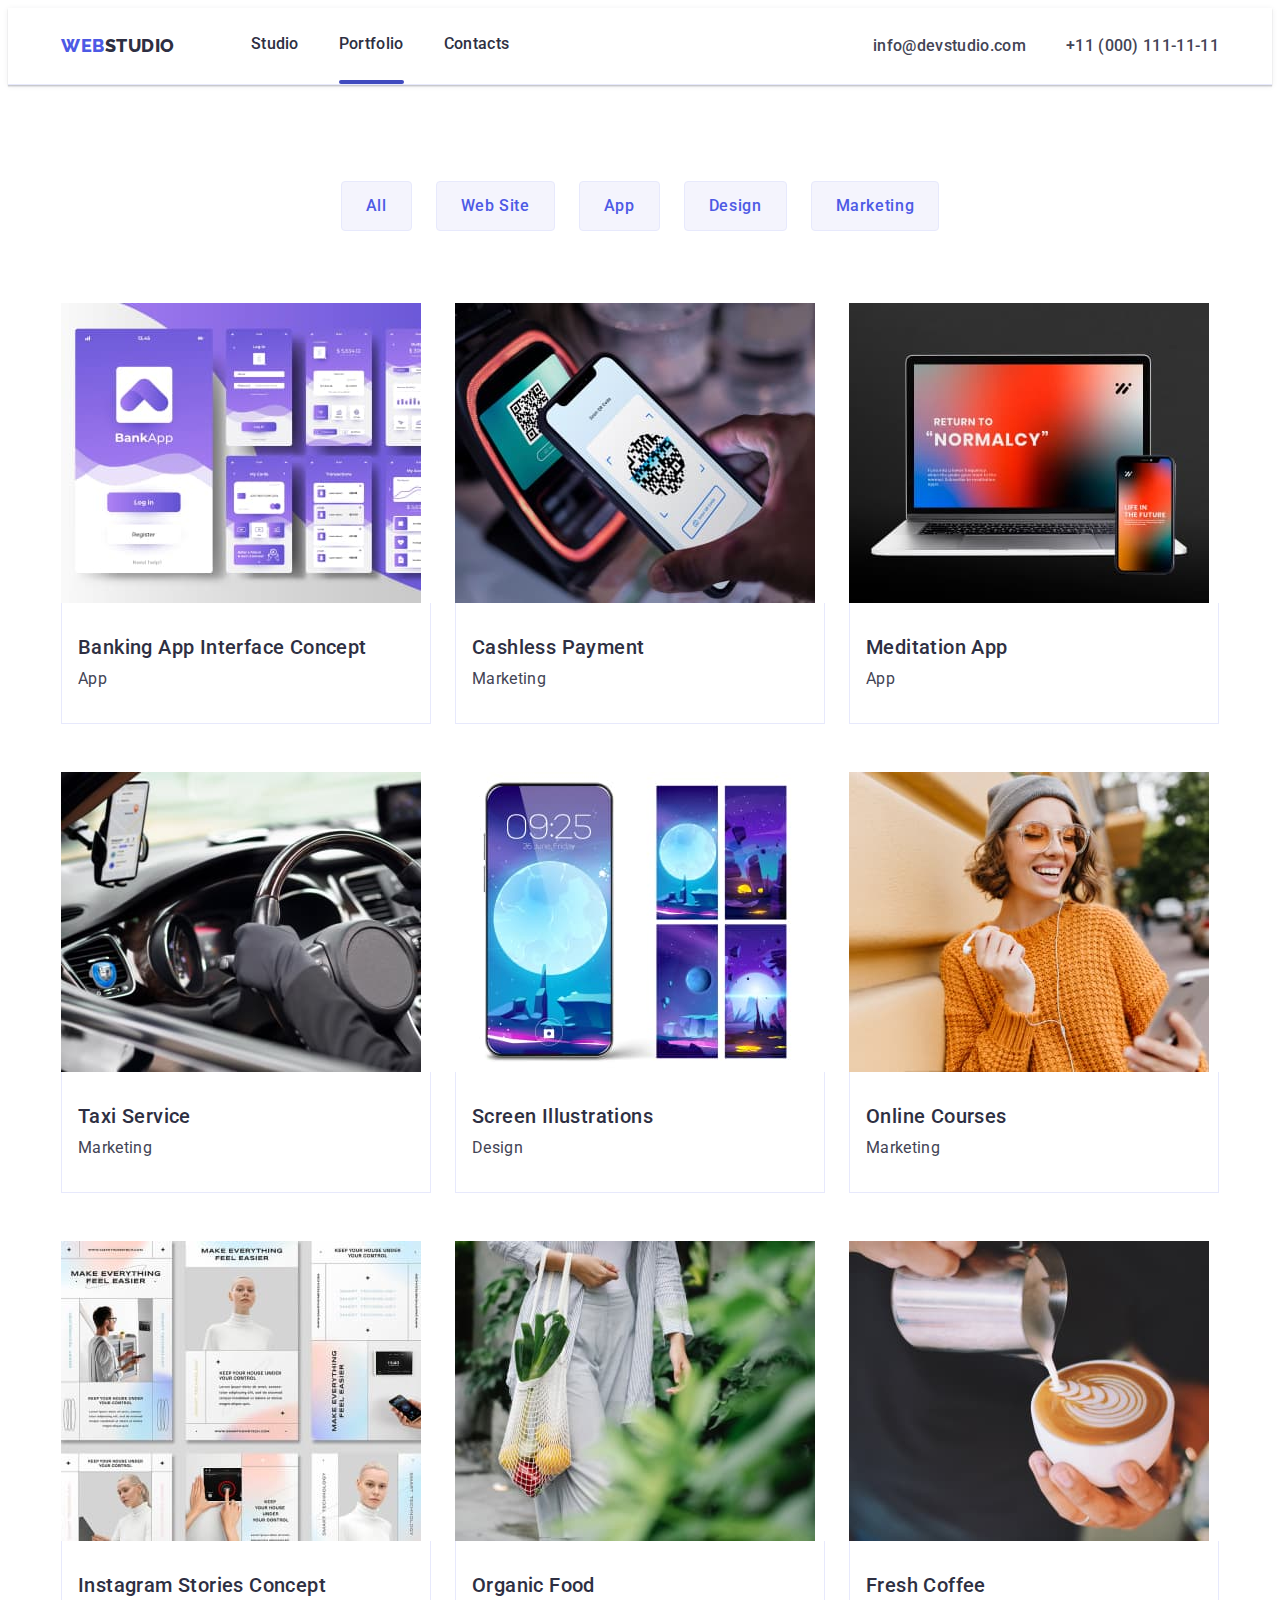
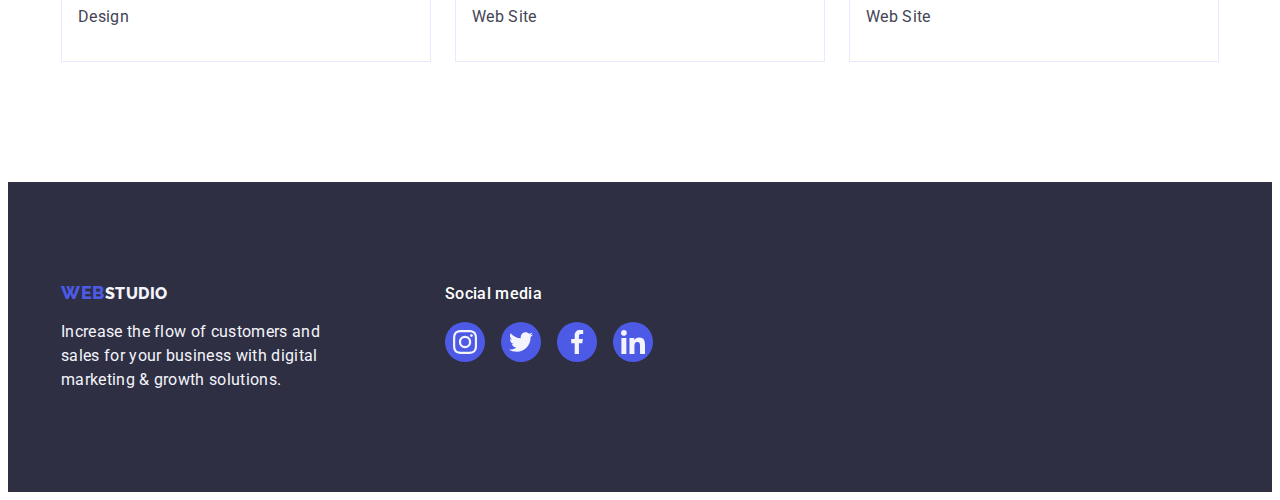
==== portfolio.html @ ea1ef07d "редагування футера" ====
<!DOCTYPE html>
<html lang="en">

<head>
  <meta charset="UTF-8">
  <meta name="viewport" content="width=device-width, initial-scale=1.0">
  <title>WebStudio</title>
  <link rel="preconnect" href="https://fonts.googleapis.com">
  <link rel="preconnect" href="https://fonts.gstatic.com" crossorigin>
  <link href="https://fonts.googleapis.com/css2?family=Raleway:wght@800&family=Roboto:wght@400;500;700;900&display=swap"
    rel="stylesheet">
  <link rel="stylesheet" href="https://cdnjs.cloudflare.com/ajax/libs/modern-normalize/2.0.0/modern-normalize.min.css"
    integrity="sha512-4xo8blKMVCiXpTaLzQSLSw3KFOVPWhm/TRtuPVc4WG6kUgjH6J03IBuG7JZPkcWMxJ5huwaBpOpnwYElP/m6wg=="
    crossorigin="anonymous" referrerpolicy="no-referrer" />
  <link rel="stylesheet" type="text/css" href="./css/styles.css">


</head>

<body>
  <header class="header">
    <!--Навігаційна панель-->
    <div class="header-div container">
      <nav class="nav link">
        <a href="./index.html" class="weblogo link">Web<span class="lstudio">Studio</span> </a>
        <ul class="header-ul list">

          <li class=""> <a href="./index.html" class="li-style link">Studio </a></li>
          <li class="portfolio"> <a href="./portfolio.html" class="li-style link"> Portfolio </a></li>
          <li class=""> <a href="" class="li-style link"> Contacts </a></li>

        </ul>
      </nav>
      <!--Контакти-->

      <address class="address">
        <ul class="address-ul list">
          <li class="color"><a href="mailto:info@devstudio.com" class="li-style  link color">info@devstudio.com</a></li>
          <li class="color"><a href="tel:+110001111111" class="li-style link color">+11 (000) 111-11-11</a></li>

        </ul>
      </address>
    </div>
  </header>
  <main>
    <!--Кнопки-->
    <section class=portfolio-section>
      <div class="portfolio-div container">
        <h1 class="visually-hidden">Lorem, ipsum dolor.</h1>
        <ul class="botton-ul list">
          <li><button type="button" class="all">All </button> </li>
          <li><button type="button" class="all">Web Site </button> </li>
          <li><button type="button" class="all">App </button> </li>
          <li><button type="button" class="all">Design </button> </li>
          <li><button type="button" class="all">Marketing </button> </li>

        </ul>



        <!--Проекти-->

        <ul class="projeckt-ul list">
          <li class="portfolio-list">
            <a class="link portfolio-link">
              <div class="img"><img src="./images/banking.jpg" alt="banking app" height=300 width=360 class="">
                <p class="text projekt-par-two">14 Stylish and User-Friendly App Design Concepts · Task Manager App ·
                  Calorie
                  Tracker App · Exotic
                  Fruit Ecommerce App · Cloud Storage App</p>
              </div>
              <div class="portfolio-img">
                <h2 class="projekt-title">Banking App Interface Concept</h2>
                <p class="projekt-par">App</p>
              </div>
            </a>

          </li>





          <li class="portfolio-list">
            <a class="link portfolio-link">
              <div class="img"><img src="./images/payment.jpg" alt="Payment app" height=300 width=360>
                <p class="text projekt-par-two">14 Stylish and User-Friendly App Design Concepts · Task Manager App ·
                  Calorie
                  Tracker App · Exotic
                  Fruit Ecommerce App · Cloud Storage App</p>
              </div>
              <div class="portfolio-img">
                <h2 class="projekt-title">Cashless Payment</h2>
                <p class="projekt-par">Marketing</p>
              </div>
            </a>

          </li>

          <li class="portfolio-list">
            <a class="link portfolio-link">
              <div class="img"><img src="./images/Meditation.jpg" alt="Meditation app" height=300 width=360>
                <p class="text projekt-par-two">14 Stylish and User-Friendly App Design Concepts · Task Manager App ·
                  Calorie
                  Tracker App · Exotic
                  Fruit Ecommerce App · Cloud Storage App</p>
              </div>
              <div class="portfolio-img">
                <h2 class="projekt-title">Meditation App</h2>
                <p class="projekt-par">App</p>
              </div>
            </a>
          </li>




          <li class="portfolio-list">
            <a class="link portfolio-link">
              <div class="img"><img src="./images/taxi.jpg" alt="taxi" height=300 width=360>
                <p class="text projekt-par-two">14 Stylish and User-Friendly App Design Concepts · Task Manager App ·
                  Calorie
                  Tracker App · Exotic
                  Fruit Ecommerce App · Cloud Storage App</p>
              </div>
              <div class="portfolio-img">
                <h2 class="projekt-title">Taxi Service</h2>
                <p class="projekt-par">Marketing</p>
              </div>
            </a>
          </li>

          <li class="portfolio-list">
            <a class="link portfolio-link">
              <div class="img"><img src="./images/screen.jpg" alt="screen" height=300 width=360>
                <p class="text projekt-par-two">14 Stylish and User-Friendly App Design Concepts · Task Manager App ·
                  Calorie
                  Tracker App · Exotic
                  Fruit Ecommerce App · Cloud Storage App</p>
              </div>
              <div class="portfolio-img">
                <h2 class="projekt-title">Screen Illustrations</h2>
                <p class="projekt-par"> Design</p>
              </div>
            </a>
          </li>

          <li class="portfolio-list">
            <a class="link portfolio-link">
              <div class="img"><img src="./images/online.jpg" alt="Online Courses" height=300 width=360>
                <p class="text projekt-par-two">14 Stylish and User-Friendly App Design Concepts · Task Manager App ·
                  Calorie
                  Tracker App · Exotic
                  Fruit Ecommerce App · Cloud Storage App</p>
              </div>
              <div class="portfolio-img">
                <h2 class="projekt-title">Online Courses</h2>
                <p class="projekt-par">Marketing</p>
              </div>
            </a>
          </li>







          <li class="portfolio-list">
            <a class="link portfolio-link">
              <div class="img"><img src="./images/instagram.jpg" alt="Instagram Stories Concept" height=300 width=360>
                <p class="text projekt-par-two">14 Stylish and User-Friendly App Design Concepts · Task Manager App ·
                  Calorie
                  Tracker App · Exotic
                  Fruit Ecommerce App · Cloud Storage App</p>
              </div>
              <div class="portfolio-img">
                <h2 class="projekt-title">Instagram Stories Concept</h2>
                <p class="projekt-par">Design</p>
              </div>
            </a>
          </li>

          <li class="portfolio-list">
            <a class="link portfolio-link">
              <div class="img"><img src="./images/organic.jpg" alt="Organic Food" height=300 width=360>
                <p class="text projekt-par-two">14 Stylish and User-Friendly App Design Concepts · Task Manager App ·
                  Calorie
                  Tracker App · Exotic
                  Fruit Ecommerce App · Cloud Storage App</p>
              </div>
              <div class="portfolio-img">
                <h2 class="projekt-title">Organic Food</h2>
                <p class="projekt-par">Web Site</p>
              </div>
            </a>

          </li>

          <li class="portfolio-list">
            <a class="link portfolio-link">
              <div class="img"><img src="./images/coffe.jpg" alt="coffe" height=300 width=360>
                <p class="text projekt-par-two">14 Stylish and User-Friendly App Design Concepts · Task Manager App ·
                  Calorie
                  Tracker App · Exotic
                  Fruit Ecommerce App · Cloud Storage App</p>
              </div>
              <div class="portfolio-img">
                <h2 class="projekt-title">Fresh Coffee</h2>
                <p class="projekt-par">Web Site</p>
              </div>
            </a>
          </li>

        </ul>
      </div>


    </section>
  </main>
  <!--Футер-->
  <footer class="footer">
    <div class="container footer-container">

      <div class="footer-div">
        <a href="./index.html" class="weblogo-f link">Web<span class="lstudio-footer">Studio</span> </a>
        <p class="footer-p">Increase the flow of customers and sales for your business with digital marketing & growth
          solutions.</p>
      </div>
      <div class="madia-div">
        <p class="media">Social media</p>
        <ul class="icon-f-ul">
          <li class="list icon-f-li"><a href="" class="link icon-social"><svg class="icon-footer" width="24" height="24"
                height="16">
                <use href="./images/icons.svg#icon-instagram"></use>


              </svg></a></li>
          <li class="list"><a href="" class="link icon-social"><svg class="icon-footer" width="24" height="24">
                <use href="./images/icons.svg#icon-twitter"></use>


              </svg></a></li>
          <li class="list"> <a href="" class="link icon-social"><svg class="icon-footer" width="24" height="24">
                <use href="./images/icons.svg#icon-facebook"></use>


              </svg></a></li>
          <li class="list"> <a href="" class="link icon-social"><svg class="icon-footer" width="24" height="24">
                <use href="./images/icons.svg#icon-linkedin"></use>


              </svg></a></li>
        </ul>
      </div>

    </div>



  </footer>
  <script src="./modal.js"></script>
</body>

</html>
---- css/styles.css ----
:root {
  --active-color: #404bbf;
  --hover-color: #404bbf;
  --p-font-size: 16px;
  --h2-font-size: 36px;
  --color-fon: #2e2f42;
  --p-color: #434455;
  --footer-p-color: #f4f4fd;
  --button-color: #4d5ae5;
  --background-color-body: #ffffff;
  --link-color: #8e8f99;
}
h1,
h2,
h3,
h4,
h5,
h6,
p {
  margin: 0;
  padding: 0;
}
img {
  display: block;
}
body {
  font-family: "Roboto", sans-serif;
  color: #434455;
  background-color: #ffffff;
}
.container {
  max-width: 1158px;
  width: 100%;
  margin: 0 auto;

  padding: 0 15px;
}

.lstudio {
  color: var(--color-fon);
  font-size: 18px;
}
.lstudio-footer {
  color: #f4f4fd;
  font-size: 16px;
}
.weblogo-f {
  color: var(--button-color);
  font-size: 18px;
  font-family: "Raleway", sans-serif;
  font-weight: 800;
  line-height: 1.17;
  letter-spacing: 0.03em;
  text-transform: uppercase;
  text-decoration: none;

  margin: 0;
}
.weblogo {
  color: var(--button-color);
  font-size: 18px;
  font-weight: 800;
  line-height: 1.17;
  letter-spacing: 0.03em;
  text-transform: uppercase;
  text-decoration: none;
  margin-right: 76px;
  font-family: "Raleway", sans-serif;
  padding: 24px 0;
}
/*-------------------------HEADER------------------------*/
.header {
  box-shadow: 0px 2px 1px rgba(46, 47, 66, 0.08),
    0px 1px 1px rgba(46, 47, 66, 0.16), 0px 1px 6px rgba(46, 47, 66, 0.08);
  border-bottom: 1px solid #e7e9fc;
}

.header-div {
  display: flex;
  align-items: center;
}

.nav a {
  padding: 24px 0 24px;
  display: block;
}
.nav {
  display: flex;
  flex-grow: 1;
  align-items: center;
}

.header-ul {
  display: flex;
  gap: 40px;
}
.address-ul {
  display: flex;
  align-items: center;
  gap: 40px;
}
.contakts::after {
  content: "";
  width: 100%;
  border-radius: 2px;
  display: block;
  height: 4px;
  background-color: #404bbf;
}
.portfolio::after {
  content: "";
  width: 100%;
  border-radius: 2px;
  display: block;
  height: 4px;
  background-color: #404bbf;
}
.studio::after {
  bottom: -1px;
  content: "";
  border-radius: 2px;
  display: block;
  height: 4px;

  background-color: #404bbf;
}
.portfolio-a {
}
.studio-a {
  position: relative;
  color: #404bbf;
}
.contacts-a {
}

.link {
  text-decoration: none;
}
.li-style:hover,
.li-style:focus {
  transition-timing-function: cubic-bezier(0.4, 0, 0.2, 1);
  transition-duration: 250ms;
  color: #404bbf;
}

.list {
  margin: 0;
  padding: 0;
  list-style: none;
}
.li-style {
  font-weight: 500;
  font-size: 16px;
  line-height: 1.5;
  letter-spacing: 0.02em;
  color: var(--color-fon);
}
/*------------------section-one--------------------------*/

.section-one {
  padding-top: 188px;
  padding-bottom: 188px;
  background-color: var(--color-fon);
  background-image: linear-gradient(
      rgba(46, 47, 66, 0.7),
      rgba(46, 47, 66, 0.7)
    ),
    url(../images/hero-bg.jpg);
  max-width: 1440px;
  background-repeat: no-repeat;
  background-position: center;
  background-size: cover;
  margin: 0 auto;
}

.section-h {
  max-width: 496px;
  flex-direction: column;
  flex-shrink: 0;
  color: var(--white, #fff);

  margin: 0 auto;
}

.section-h {
  font-size: 56px;
  line-height: 1.07;
  text-align: center;
  letter-spacing: 0.02em;
}
.botton-one {
  transition: background-color 250ms cubic-bezier(0.4, 0, 0.2, 1);
  display: block;
  min-width: 169px;
  padding: 16px 32px;
  align-items: center;
  gap: 10px;
  border-radius: 4px;
  box-shadow: 0px 4px 4px 0px rgba(0, 0, 0, 0.15);
  background-color: #4d5ae5;
  font-family: "Roboto", sans-serif;
  font-weight: 500;
  font-size: 16px;
  line-height: 1.5;
  letter-spacing: 0.04em;
  color: #ffffff;
  cursor: pointer;
  margin: 0 auto;
  margin-top: 48px;
  height: 56px;
  border: none;
}
.botton-one:focus {
  transition-timing-function: cubic-bezier(0.4, 0, 0.2, 1);
  transition-duration: 250ms;
  background-color: #404bbf;
}
.botton-one:hover {
  transition-timing-function: cubic-bezier(0.4, 0, 0.2, 1);
  transition-duration: 250ms;
  background-color: #404bbf;
}
.title,
.projekt-title,
.team-title,
.strategy-title {
  font-weight: 500;
  font-size: 20px;
  line-height: 1.2;
  letter-spacing: 0.02em;
  color: var(--color-fon);
}
.par,
.team-par,
.index-par,
.projekt-par {
  font-weight: 400;
  font-size: 16px;

  line-height: 1.5;
  letter-spacing: 0.02em;
  color: var(--p-color);
}
.title-two {
  font-size: 36px;
  line-height: 1.11;
  text-align: center;
  letter-spacing: 0.02em;
  text-transform: capitalize;
  color: var(--color-fon);
}
.address {
  font-style: normal;
}
.our-team {
  background-color: #f4f4fd;
}

.footer {
  background-color: var(--color-fon);
}
.footer-p {
  line-height: 1.5;
  color: var(--footer-p-color);
  letter-spacing: 0.02em;
}

.all {
  transition-timing-function: cubic-bezier(0.4, 0, 0.2, 1);
  transition-duration: 250ms;
  font-family: "Roboto", sans-serif;
  font-weight: 500;
  font-size: 16px;
  line-height: 1.5;
  letter-spacing: 0.04em;
  color: var(--button-color);
  background-color: var(--footer-p-color);
  cursor: pointer;
  border-radius: 4px;
  padding: 12px 24px;
  border: 1px solid #e7e9fc;
  background: #f4f4fd;
}
.all:hover {
  transition-timing-function: cubic-bezier(0.4, 0, 0.2, 1);
  transition-duration: 250ms;
  color: #ffffff;
  background-color: #404bbf;
  border: 1px solid transparent;
}
.all:focus {
  transition-timing-function: cubic-bezier(0.4, 0, 0.2, 1);
  transition-duration: 250ms;
  color: #ffffff;
  background-color: #404bbf;
  border: 1px solid transparent;
}
.index-list {
  background-color: #ffffff;
}
.portfolio-list {
  color: var(--color-fon);
}
.color {
  color: var(--p-color);
}
/*-------------------------section-two----------------------------*/
.strategy {
  padding-top: 120px;
  padding-bottom: 120px;
}
.strategy-div {
  margin: 0 auto;
  display: flex;
}
.visually-hidden {
  position: absolute;
  width: 1px;
  height: 1px;
  margin: -1px;
  border: 0;
  padding: 0;
  white-space: nowrap;
  clip-path: inset(100%);
  clip: rect(0 0 0 0);
  overflow: hidden;
}
.strategy-ul {
  gap: 24px;
  padding: 0;
  display: flex;
}
.strategy-ul h3 {
  margin-bottom: 8px;
}
.strategy-title {
  margin-top: 8px;
}
.strategy-ul p {
  width: 264px;
}

.icon-strategy {
  margin-bottom: 8px;
  justify-content: center;
  align-items: center;
  display: flex;

  width: 264px;
  height: 112px;
  flex-shrink: 0;
  border-radius: 4px;
  background: #f4f4fd;
}
.strategy-li {
  width: calc((100% - 72px) / 4);
}
/*------------------------section-photo----------------------*/
.section-photo-div {
  margin: 0 auto;
}
.title-two {
  margin-bottom: 72px;
}
.section-photo {
  padding-bottom: 120px;
}

.section-photo-li {
  width: calc((100% - 48px) / 3);
}
.section-photo-ul {
  padding: 0;
  display: flex;

  gap: 24px;
}
/*------------------------our-team----------------------*/
.our-team {
  padding: 120px 0;
}

.our-team-ul {
  padding: 0;
  display: flex;

  gap: 24px;
}
.team-div {
  padding: 32px 0;
}
.index-list {
  width: calc((100% - 72px) / 4);
  border-radius: 0px 0px 4px 4px;
  background: var(--background-color-body);
  box-shadow: 0px 2px 1px 0px rgba(46, 47, 66, 0.08),
    0px 1px 1px 0px rgba(46, 47, 66, 0.16),
    0px 1px 6px 0px rgba(46, 47, 66, 0.08);
}
.team-title {
  text-align: center;
  margin-bottom: 8px;
}
.team-par {
  padding-bottom: 8px;
  text-align: center;
}

.icon-social-team {
  display: flex;
  width: 40px;
  height: 40px;
  background-color: #4d5ae5;
  border-radius: 50%;
  justify-content: center;
  align-items: center;
}
.icon-team {
  fill: currentColor;
  fill: #f4f4fd;
}

.icon-social-team:is(:hover, :focus) {
  transition-timing-function: cubic-bezier(0.4, 0, 0.2, 1);
  transition-duration: 250ms;
  background-color: #404bbf;
}
.icon-ul {
  padding-left: 0;

  gap: 24px;
  display: flex;
  justify-content: center;
  align-items: center;
}
.section-five {
  padding: 120px 0 120px;
}
.customers {
  margin-bottom: 72px;
}
.company-li {
  width: calc((100% - 120px) / 6);
  border-radius: 4px;
  height: 88px;
}
.company-a {
  width: calc((100% - 120px) / 6);
  border: 1px solid #8e8f99;
  height: 88px;
  width: 100%;
  height: 100%;
  border-radius: 4px;
  display: flex;
  align-items: center;
  justify-content: center;
  color: var(--link-color);
}
.company-a:is(:hover, :focus) {
  border-color: var(--hover-color);
  transition-timing-function: cubic-bezier(0.4, 0, 0.2, 1);
  transition-duration: 250ms;
  fill: var(--hover-color);
}
.icon-company:is(:hover, :focus) {
  transition-timing-function: cubic-bezier(0.4, 0, 0.2, 1);
  transition-duration: 250ms;
  fill: var(--hover-color);
}
.company-li a:is(:hover, :focus) .icon-company {
  fill: #404bbf;
  transition-timing-function: cubic-bezier(0.4, 0, 0.2, 1);
  transition-duration: 250ms;
}
.icon-company {
  fill: #8e8f99;
  width: 104px;
  height: 56px;
}
.company-ul {
  padding-bottom: 120px;
  gap: 24px;
  display: flex;
  justify-content: center;
  align-items: center;
}
.footer {
  padding: 100px 0;
}

.footer-container {
  display: flex;
  align-items: baseline;
  justify-content: start;
}
.icon-social {
  display: flex;
  width: 40px;
  height: 40px;
  background-color: #4d5ae5;
  border-radius: 50%;
  justify-content: center;
  align-items: center;
}

.media {
  margin-bottom: 16px;
  color: #fff;

  font-family: Roboto;
  font-size: 16px;
  font-style: normal;
  font-weight: 500;
  line-height: 24px;
  letter-spacing: 0.32px;
}
.footer-div {
  margin-right: 120px;
}
.footer-div a {
  display: inline-block;
  margin-bottom: 16px;
}

.footer-p {
  flex-basis: 20%;
  flex-shrink: 0;
  width: 264px;
  flex-direction: column;
}
.icon-footer {
  fill: var(--footer-p-color);
}
.icon-f-ul {
  padding: 0;
  display: flex;
  gap: 16px;
}
.icon-social:is(:hover, :focus) {
  transition-timing-function: cubic-bezier(0.4, 0, 0.2, 1);
  transition-duration: 250ms;
  background-color: #31d0aa;
}
.customers {
  margin-bottom: 72px;
  font-size: 36px;
  line-height: 1.11;
  text-align: center;
  letter-spacing: 0.02em;
  text-transform: capitalize;
  color: var(--color-fon);
  padding-top: 120px;
}
/*-----------PORTFOLIO------------*/

.botton-ul {
  margin-top: 0;
  padding-left: 0;
  display: flex;
  align-items: center;
  gap: 24px;
  justify-content: center;
  margin-bottom: 72px;
}
.portfolio-section {
  padding: 96px 0 120px 0;
}

.portfolio-list {
  width: calc((100% - 48px) / 3);
}

.projeckt-ul {
  column-gap: 24px;
  row-gap: 48px;
  display: flex;
  flex-wrap: wrap;
  padding-left: 0;
}

.portfolio-img {
  border: 1px solid #e7e9fc;
  background: #fff;
  padding: 32px 16px;
  border-top: none;
}

.projekt-title {
  margin-bottom: 8px;
}

.projekt-par-two {
  color: #f4f4fd;
  top: 0;
  background-color: #4d5ae5;
  position: absolute;
  transform: translateY(100%);
  height: 100%;
  padding-left: 40px;
  padding-top: 32px;
  transition: transform 250ms ease-out;
}
.img {
  position: relative;
  overflow: hidden;
}
.portfolio-link:hover .projekt-par-two {
  transform: translateY(0);
}

.portfolio-link:hover .portfolio-img {
  transition-timing-function: cubic-bezier(0.4, 0, 0.2, 1);
  transition-duration: 250ms;
  box-shadow: 0px 2px 1px 0px rgba(46, 47, 66, 0.08),
    0px 1px 1px 0px rgba(46, 47, 66, 0.16),
    0px 1px 6px 0px rgba(46, 47, 66, 0.08);
}
.backdrop {
  /* display: flex; align-items: center; justify-content: center; */
  position: fixed;
  background-color: rgba(46, 47, 66, 0.4);
  width: 100%;
  height: 100%;
  top: 0;
  transition: 300ms scale 0;
}
.modal {
  position: absolute;
  left: 50%;
  top: 50%;
  transform: translate(-50%, -50%);
  transition: transform 400ms linear;
  width: 408px;
  min-height: 584px;
  border-radius: 4px;
  background-color: #fcfcfc;
  box-shadow: 0px 2px 1px 0px rgba(0, 0, 0, 0.2),
    0px 1px 3px 0px rgba(0, 0, 0, 0.12), 0px 1px 1px 0px rgba(0, 0, 0, 0.14);
}
.close {
  width: 24px;
  height: 24px;
  background-color: #e7e9fc;
  stroke-width: 1px;
  border-radius: 50%;
  border: rgba(0, 0, 0, 0.1);
  position: absolute;
  top: 24px;
  right: 24px;
}
.icon {
  fill: #2e2f42;
}
.is-hidden {
  opacity: 0;
  visibility: hidden;
  pointer-events: none;
}
.backdrop.is-hidden .modal {
  transform: translatex(50%);
}
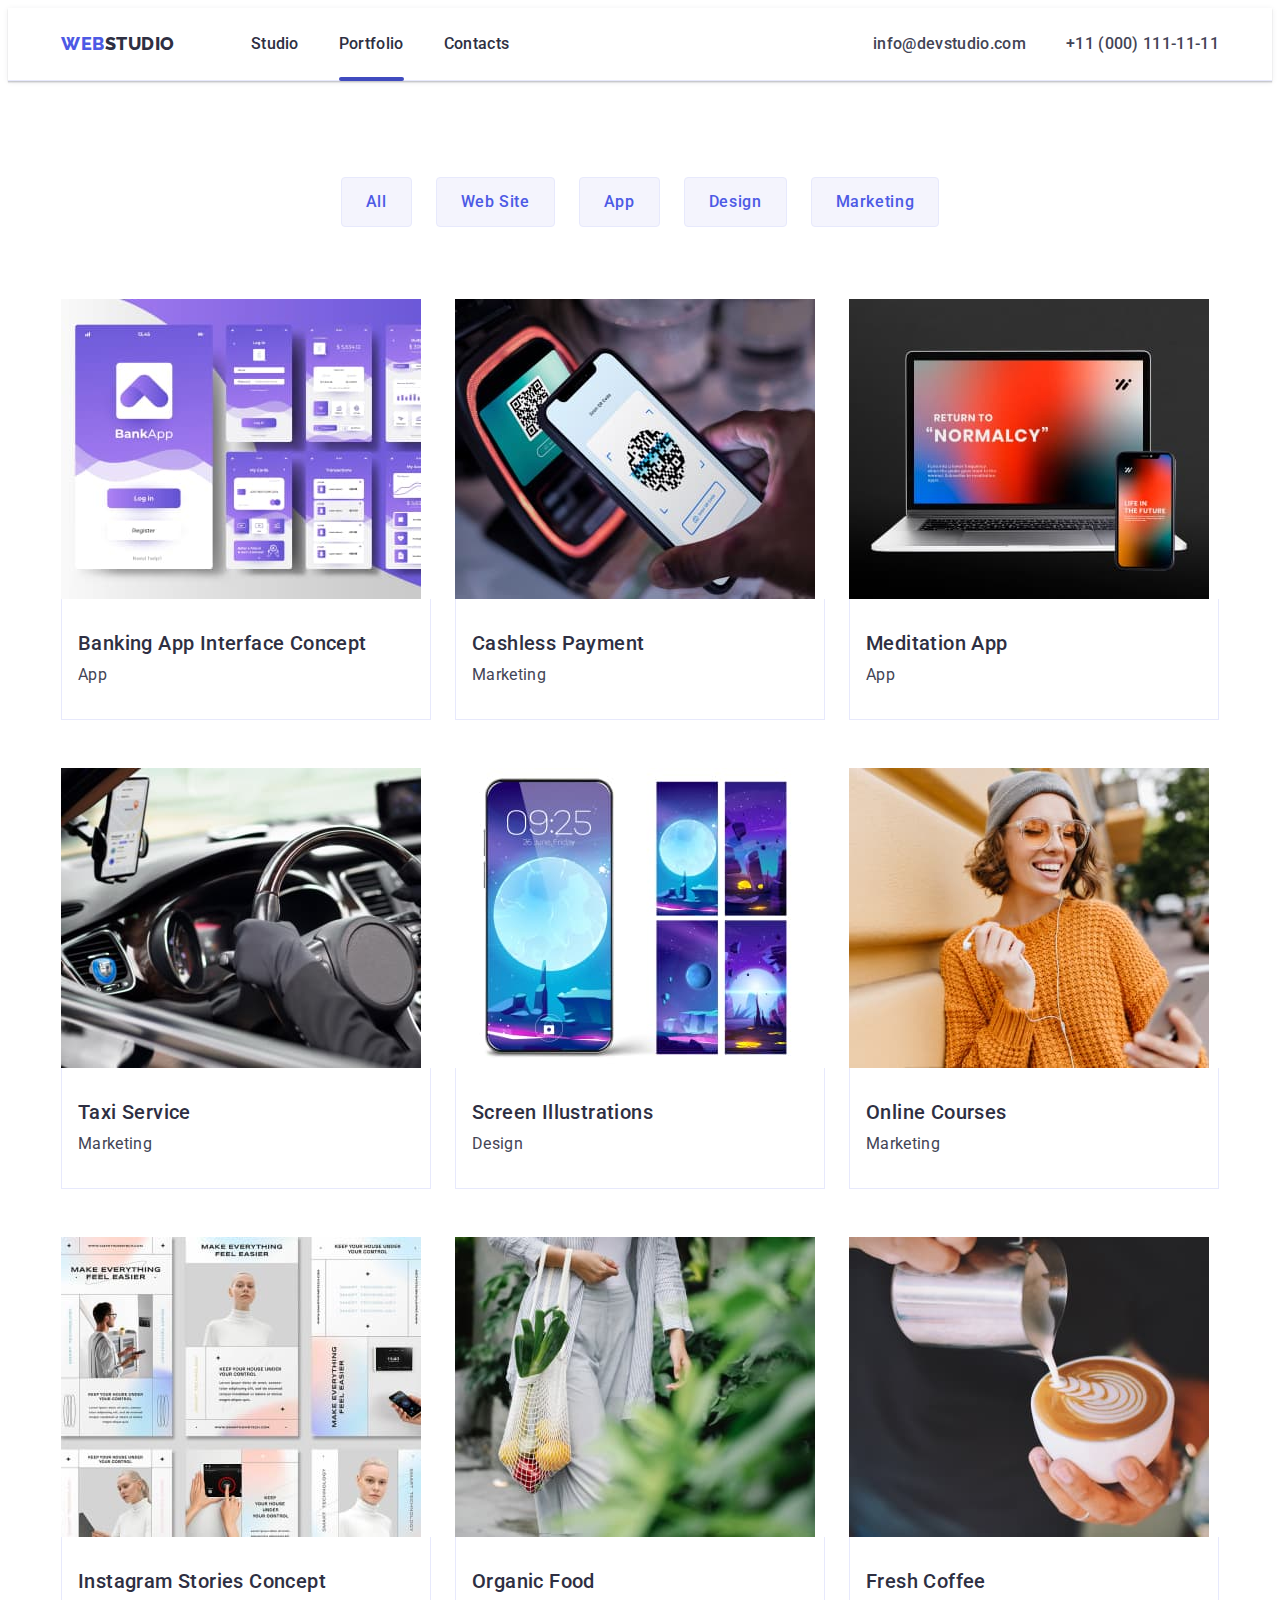
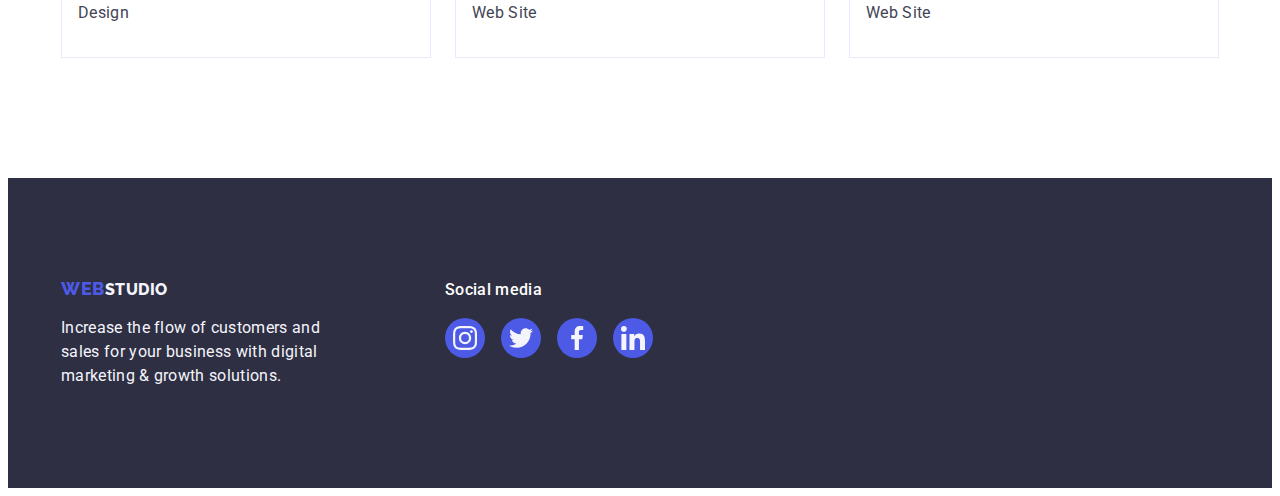
==== commit 3228c90c: "Редагування футера" ====
--- a/portfolio.html
+++ b/portfolio.html
@@ -25,9 +25,9 @@
         <a href="./index.html" class="weblogo link">Web<span class="lstudio">Studio</span> </a>
         <ul class="header-ul list">
 
-          <li class=""> <a href="./index.html" class="li-style link">Studio </a></li>
-          <li class="portfolio"> <a href="./portfolio.html" class="li-style link"> Portfolio </a></li>
-          <li class=""> <a href="" class="li-style link"> Contacts </a></li>
+          <li class="menu-li"> <a href="./index.html" class="li-style link">Studio </a></li>
+          <li class="menu-li"> <a href="./portfolio.html" class="li-style portfolio-a link"> Portfolio </a></li>
+          <li class="menu-li"> <a href="" class="li-style link"> Contacts </a></li>
 
         </ul>
       </nav>
@@ -48,11 +48,11 @@
       <div class="portfolio-div container">
         <h1 class="visually-hidden">Lorem, ipsum dolor.</h1>
         <ul class="botton-ul list">
-          <li><button type="button" class="all">All </button> </li>
-          <li><button type="button" class="all">Web Site </button> </li>
-          <li><button type="button" class="all">App </button> </li>
-          <li><button type="button" class="all">Design </button> </li>
-          <li><button type="button" class="all">Marketing </button> </li>
+          <li class="buttom-p"><button type="button" class="all">All </button> </li>
+          <li class="buttom-p"><button type="button" class="all">Web Site </button> </li>
+          <li class="buttom-p"><button type="button" class="all">App </button> </li>
+          <li class="buttom-p"><button type="button" class="all">Design </button> </li>
+          <li class="buttom-p"><button type="button" class="all">Marketing </button> </li>
 
         </ul>
 
@@ -230,8 +230,8 @@
       <div class="madia-div">
         <p class="media">Social media</p>
         <ul class="icon-f-ul">
-          <li class="list icon-f-li"><a href="" class="link icon-social"><svg class="icon-footer" width="24" height="24"
-                height="16">
+          <li class="list icon-f-li"><a href="" class="link icon-social"><svg class="icon-footer" width="24"
+                height="24">
                 <use href="./images/icons.svg#icon-instagram"></use>
 
 
--- a/css/styles.css
+++ b/css/styles.css
@@ -99,7 +99,8 @@
   align-items: center;
   gap: 40px;
 }
-.contakts::after {
+.contakts-a::after {
+  position: absolute;
   content: "";
   width: 100%;
   border-radius: 2px;
@@ -107,30 +108,39 @@
   height: 4px;
   background-color: #404bbf;
 }
-.portfolio::after {
-  content: "";
-  width: 100%;
-  border-radius: 2px;
-  display: block;
-  height: 4px;
-  background-color: #404bbf;
-}
-.studio::after {
+.portfolio-a::after {
+  position: absolute;
   bottom: -1px;
   content: "";
   border-radius: 2px;
   display: block;
   height: 4px;
-
+  width: 100%;
+  background-color: #404bbf;
+}
+.studio-a::after {
+  position: absolute;
+  bottom: -1px;
+  content: "";
+  border-radius: 2px;
+  display: block;
+  height: 4px;
+  width: 100%;
   background-color: #404bbf;
 }
 .portfolio-a {
+  color: #404bbf;
+
+  position: relative;
+}
+.menu-li {
+}
+.contakts-a {
+  position: relative;
 }
 .studio-a {
   position: relative;
   color: #404bbf;
-}
-.contacts-a {
 }
 
 .link {
@@ -149,6 +159,7 @@
   list-style: none;
 }
 .li-style {
+  transition: color 250ms cubic-bezier(0.4, 0, 0.2, 1);
   font-weight: 500;
   font-size: 16px;
   line-height: 1.5;
@@ -282,6 +293,8 @@
   background: #f4f4fd;
 }
 .all:hover {
+  box-shadow: 0px 3px 1px rgba(0, 0, 0, 0.1), 0px 2px 1px rgba(0, 0, 0, 0.08),
+    0px 2px 2px rgba(0, 0, 0, 0.12);
   transition-timing-function: cubic-bezier(0.4, 0, 0.2, 1);
   transition-duration: 250ms;
   color: #ffffff;
@@ -289,6 +302,8 @@
   border: 1px solid transparent;
 }
 .all:focus {
+  box-shadow: 0px 3px 1px rgba(0, 0, 0, 0.1), 0px 2px 1px rgba(0, 0, 0, 0.08),
+    0px 2px 2px rgba(0, 0, 0, 0.12);
   transition-timing-function: cubic-bezier(0.4, 0, 0.2, 1);
   transition-duration: 250ms;
   color: #ffffff;
@@ -407,6 +422,7 @@
 }
 
 .icon-social-team {
+  transition: background-color 250ms cubic-bezier(0.4, 0, 0.2, 1);
   display: flex;
   width: 40px;
   height: 40px;
@@ -445,9 +461,10 @@
   height: 88px;
 }
 .company-a {
-  width: calc((100% - 120px) / 6);
+  transition: border-color 250ms cubic-bezier(0.4, 0, 0.2, 1),
+    color 250ms cubic-bezier(0.4, 0, 0.2, 1);
   border: 1px solid #8e8f99;
-  height: 88px;
+
   width: 100%;
   height: 100%;
   border-radius: 4px;
@@ -457,25 +474,20 @@
   color: var(--link-color);
 }
 .company-a:is(:hover, :focus) {
+  color: #404bbf;
   border-color: var(--hover-color);
   transition-timing-function: cubic-bezier(0.4, 0, 0.2, 1);
   transition-duration: 250ms;
+}
+.icon-company:is(:hover, :focus) {
+  color: #404bbf;
+  transition-timing-function: cubic-bezier(0.4, 0, 0.2, 1);
+  transition-duration: 250ms;
   fill: var(--hover-color);
 }
-.icon-company:is(:hover, :focus) {
-  transition-timing-function: cubic-bezier(0.4, 0, 0.2, 1);
-  transition-duration: 250ms;
-  fill: var(--hover-color);
-}
-.company-li a:is(:hover, :focus) .icon-company {
-  fill: #404bbf;
-  transition-timing-function: cubic-bezier(0.4, 0, 0.2, 1);
-  transition-duration: 250ms;
-}
+
 .icon-company {
   fill: #8e8f99;
-  width: 104px;
-  height: 56px;
 }
 .company-ul {
   padding-bottom: 120px;
@@ -588,34 +600,42 @@
 .projekt-title {
   margin-bottom: 8px;
 }
-
+.buttom-p {
+}
+.portfolio-link {
+  transition: box-shadow 250ms cubic-bezier(0.4, 0, 0.2, 1);
+
+  display: block;
+}
 .projekt-par-two {
+  line-height: 1.5;
+  letter-spacing: 0.02em;
   color: #f4f4fd;
   top: 0;
   background-color: #4d5ae5;
   position: absolute;
   transform: translateY(100%);
   height: 100%;
-  padding-left: 40px;
-  padding-top: 32px;
-  transition: transform 250ms ease-out;
+  padding: 40px 32px;
+  transition: transform 250ms cubic-bezier(0.4, 0, 0.2, 1);
 }
 .img {
   position: relative;
   overflow: hidden;
 }
 .portfolio-link:hover .projekt-par-two {
-  transform: translateY(0);
-}
-
-.portfolio-link:hover .portfolio-img {
-  transition-timing-function: cubic-bezier(0.4, 0, 0.2, 1);
-  transition-duration: 250ms;
-  box-shadow: 0px 2px 1px 0px rgba(46, 47, 66, 0.08),
-    0px 1px 1px 0px rgba(46, 47, 66, 0.16),
-    0px 1px 6px 0px rgba(46, 47, 66, 0.08);
+  transform: translateY(0%);
+}
+
+.portfolio-link:is(:hover, :focus) {
+  transition-timing-function: cubic-bezier(0.4, 0, 0.2, 1);
+  transition-duration: 250ms;
+  box-shadow: 0px 1px 6px rgba(46, 47, 66, 0.08),
+    0px 1px 1px rgba(46, 47, 66, 0.16), 0px 2px 1px rgba(46, 47, 66, 0.08);
 }
 .backdrop {
+  transition: opacity 250ms cubic-bezier(0.4, 0, 0.2, 1),
+    visibility 250ms cubic-bezier(0.4, 0, 0.2, 1);
   /* display: flex; align-items: center; justify-content: center; */
   position: fixed;
   background-color: rgba(46, 47, 66, 0.4);
@@ -625,10 +645,12 @@
   transition: 300ms scale 0;
 }
 .modal {
+  transform: translate(-50%, -50%) scale(1);
+  transition: transform 250ms cubic-bezier(0.4, 0, 0.2, 1);
   position: absolute;
   left: 50%;
   top: 50%;
-  transform: translate(-50%, -50%);
+
   transition: transform 400ms linear;
   width: 408px;
   min-height: 584px;
@@ -638,18 +660,32 @@
     0px 1px 3px 0px rgba(0, 0, 0, 0.12), 0px 1px 1px 0px rgba(0, 0, 0, 0.14);
 }
 .close {
+  transition: background-color 250ms cubic-bezier(0.4, 0, 0.2, 1),
+    border 250ms cubic-bezier(0.4, 0, 0.2, 1);
+  display: flex;
+  justify-content: center;
+  align-items: center;
   width: 24px;
   height: 24px;
+  border: 1px solid rgba(0, 0, 0, 0.1);
   background-color: #e7e9fc;
   stroke-width: 1px;
   border-radius: 50%;
+  cursor: pointer;
   border: rgba(0, 0, 0, 0.1);
   position: absolute;
   top: 24px;
   right: 24px;
 }
+.close:is(:hover, :focus) {
+  background-color: #404bbf;
+}
 .icon {
+  transition: fill 250ms cubic-bezier(0.4, 0, 0.2, 1);
   fill: #2e2f42;
+}
+.icon:is(:hover, :focus) {
+  fill: #ffffff;
 }
 .is-hidden {
   opacity: 0;
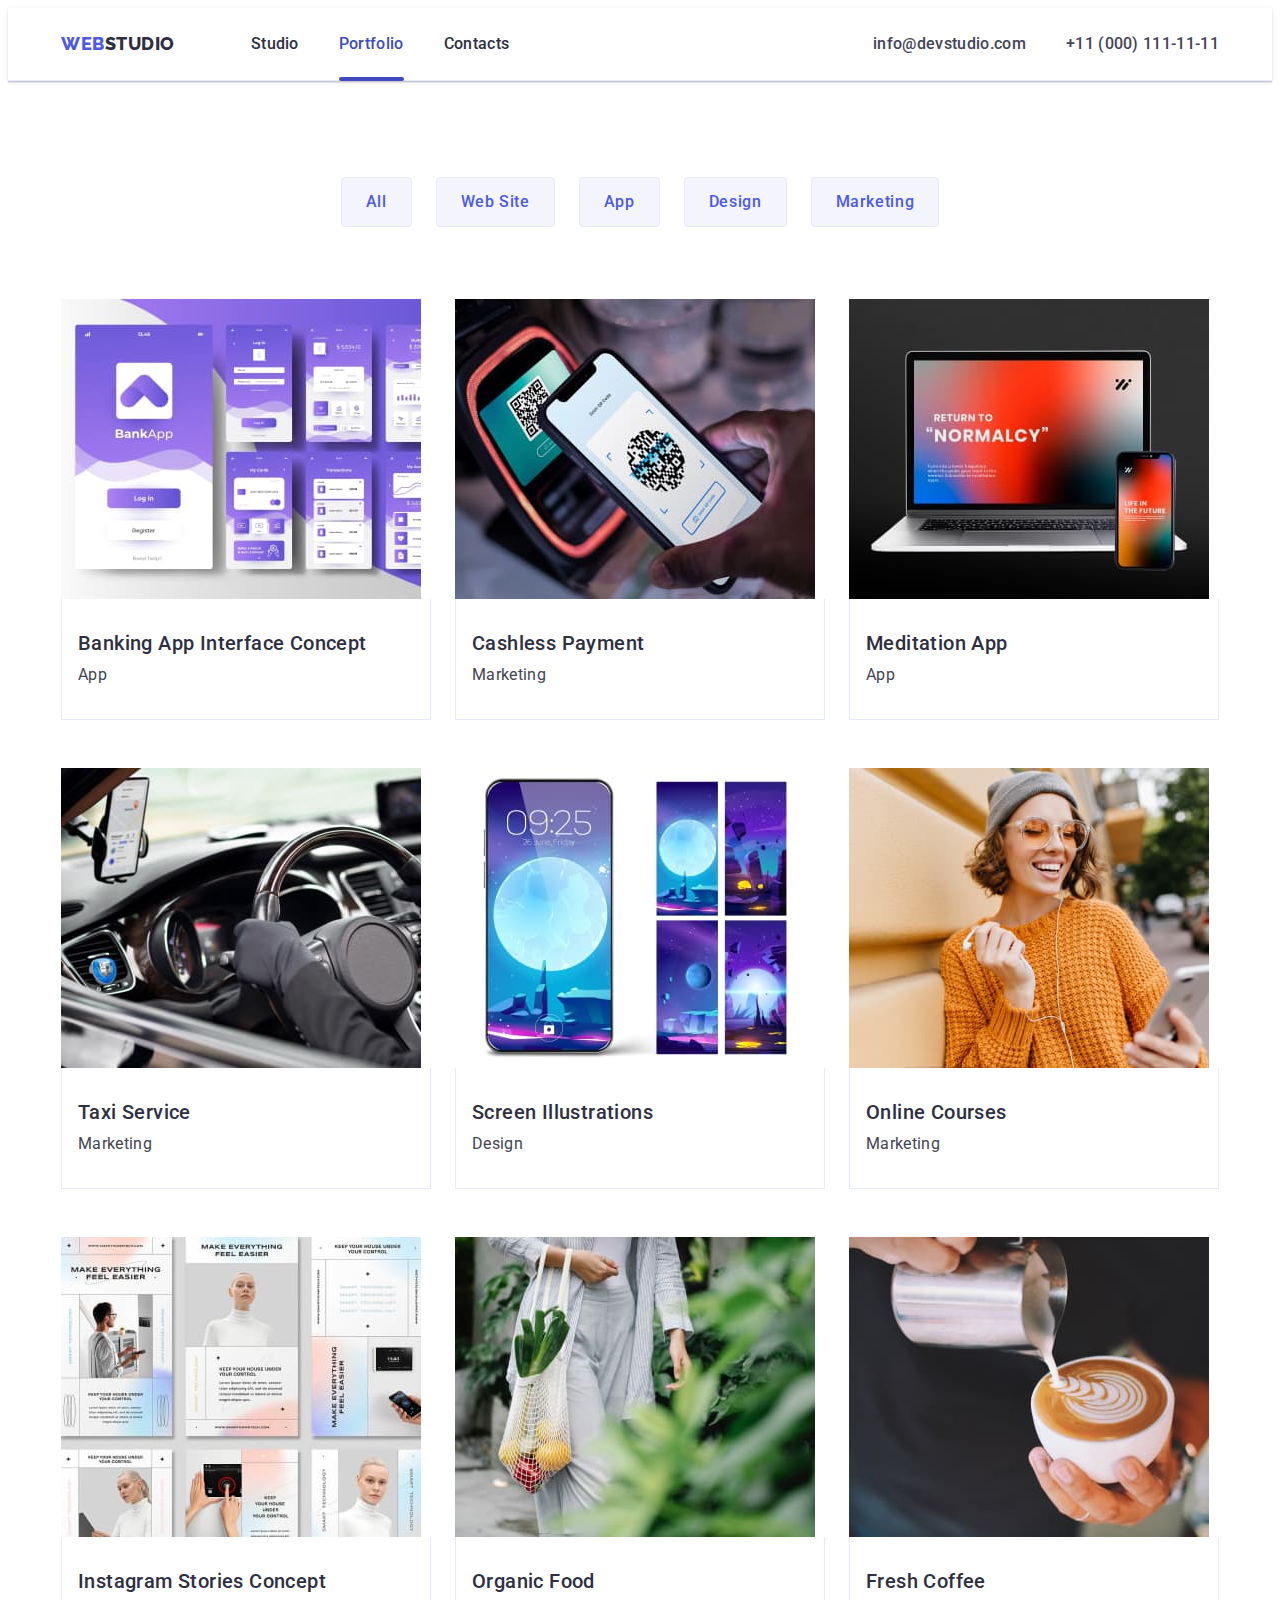
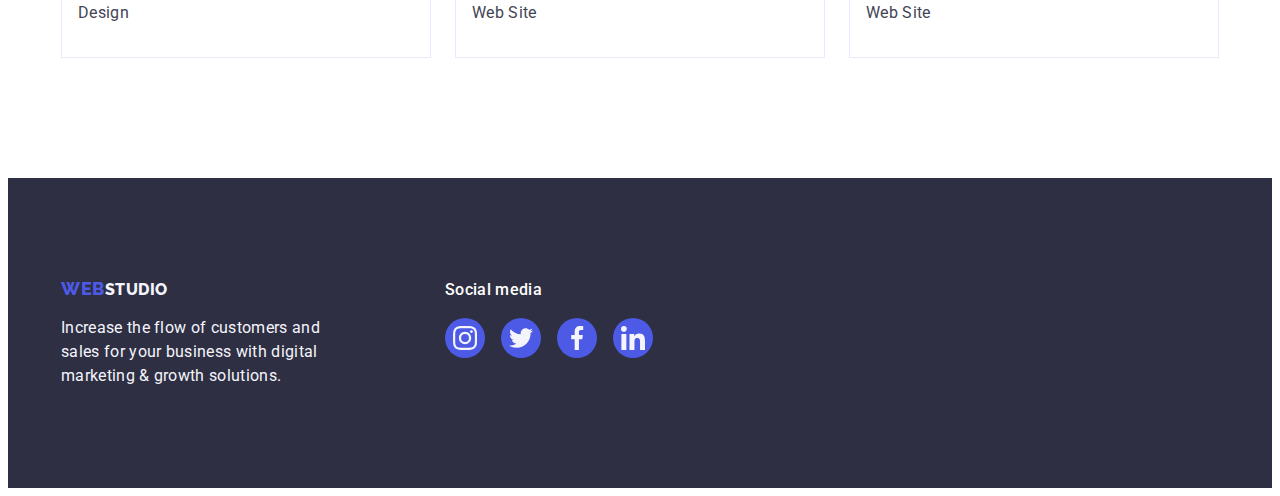
==== commit 228393cc: "правки" ====
--- a/portfolio.html
+++ b/portfolio.html
@@ -25,8 +25,8 @@
         <a href="./index.html" class="weblogo link">Web<span class="lstudio">Studio</span> </a>
         <ul class="header-ul list">
 
-          <li class="menu-li"> <a href="./index.html" class="li-style link">Studio </a></li>
-          <li class="menu-li"> <a href="./portfolio.html" class="li-style portfolio-a link"> Portfolio </a></li>
+          <li class=""> <a href="./index.html" class="li-style link">Studio </a></li>
+          <li class="portfolio"> <a href="./portfolio.html" class="li-style portfolio-a link"> Portfolio </a></li>
           <li class="menu-li"> <a href="" class="li-style link"> Contacts </a></li>
 
         </ul>
--- a/css/styles.css
+++ b/css/styles.css
@@ -128,19 +128,21 @@
   width: 100%;
   background-color: #404bbf;
 }
+.portfolio a {
+  color: #404bbf;
+}
+.studio a {
+  color: #404bbf;
+}
 .portfolio-a {
-  color: #404bbf;
-
   position: relative;
 }
-.menu-li {
-}
+
 .contakts-a {
   position: relative;
 }
 .studio-a {
   position: relative;
-  color: #404bbf;
 }
 
 .link {
@@ -159,12 +161,12 @@
   list-style: none;
 }
 .li-style {
+  color: var(--color-fon);
   transition: color 250ms cubic-bezier(0.4, 0, 0.2, 1);
   font-weight: 500;
   font-size: 16px;
   line-height: 1.5;
   letter-spacing: 0.02em;
-  color: var(--color-fon);
 }
 /*------------------section-one--------------------------*/
 
@@ -548,6 +550,9 @@
   display: flex;
   gap: 16px;
 }
+.icon-social {
+  transition: background-color 250ms cubic-bezier(0.4, 0, 0.2, 1);
+}
 .icon-social:is(:hover, :focus) {
   transition-timing-function: cubic-bezier(0.4, 0, 0.2, 1);
   transition-duration: 250ms;
@@ -600,8 +605,7 @@
 .projekt-title {
   margin-bottom: 8px;
 }
-.buttom-p {
-}
+
 .portfolio-link {
   transition: box-shadow 250ms cubic-bezier(0.4, 0, 0.2, 1);
 
@@ -633,10 +637,11 @@
   box-shadow: 0px 1px 6px rgba(46, 47, 66, 0.08),
     0px 1px 1px rgba(46, 47, 66, 0.16), 0px 2px 1px rgba(46, 47, 66, 0.08);
 }
+/*-----------Модал----------*/
 .backdrop {
   transition: opacity 250ms cubic-bezier(0.4, 0, 0.2, 1),
     visibility 250ms cubic-bezier(0.4, 0, 0.2, 1);
-  /* display: flex; align-items: center; justify-content: center; */
+
   position: fixed;
   background-color: rgba(46, 47, 66, 0.4);
   width: 100%;
@@ -645,17 +650,16 @@
   transition: 300ms scale 0;
 }
 .modal {
-  transform: translate(-50%, -50%) scale(1);
-  transition: transform 250ms cubic-bezier(0.4, 0, 0.2, 1);
   position: absolute;
   left: 50%;
   top: 50%;
-
+  transform: translate(-50%, -50%) scale(1);
   transition: transform 400ms linear;
   width: 408px;
   min-height: 584px;
   border-radius: 4px;
   background-color: #fcfcfc;
+  transform: 250ms cubic-bezier(0.4, 0, 0.2, 1);
   box-shadow: 0px 2px 1px 0px rgba(0, 0, 0, 0.2),
     0px 1px 3px 0px rgba(0, 0, 0, 0.12), 0px 1px 1px 0px rgba(0, 0, 0, 0.14);
 }
@@ -672,10 +676,11 @@
   stroke-width: 1px;
   border-radius: 50%;
   cursor: pointer;
-  border: rgba(0, 0, 0, 0.1);
+
   position: absolute;
   top: 24px;
   right: 24px;
+  padding: 0;
 }
 .close:is(:hover, :focus) {
   background-color: #404bbf;
@@ -684,7 +689,7 @@
   transition: fill 250ms cubic-bezier(0.4, 0, 0.2, 1);
   fill: #2e2f42;
 }
-.icon:is(:hover, :focus) {
+.close:is(:hover, :focus) .icon {
   fill: #ffffff;
 }
 .is-hidden {
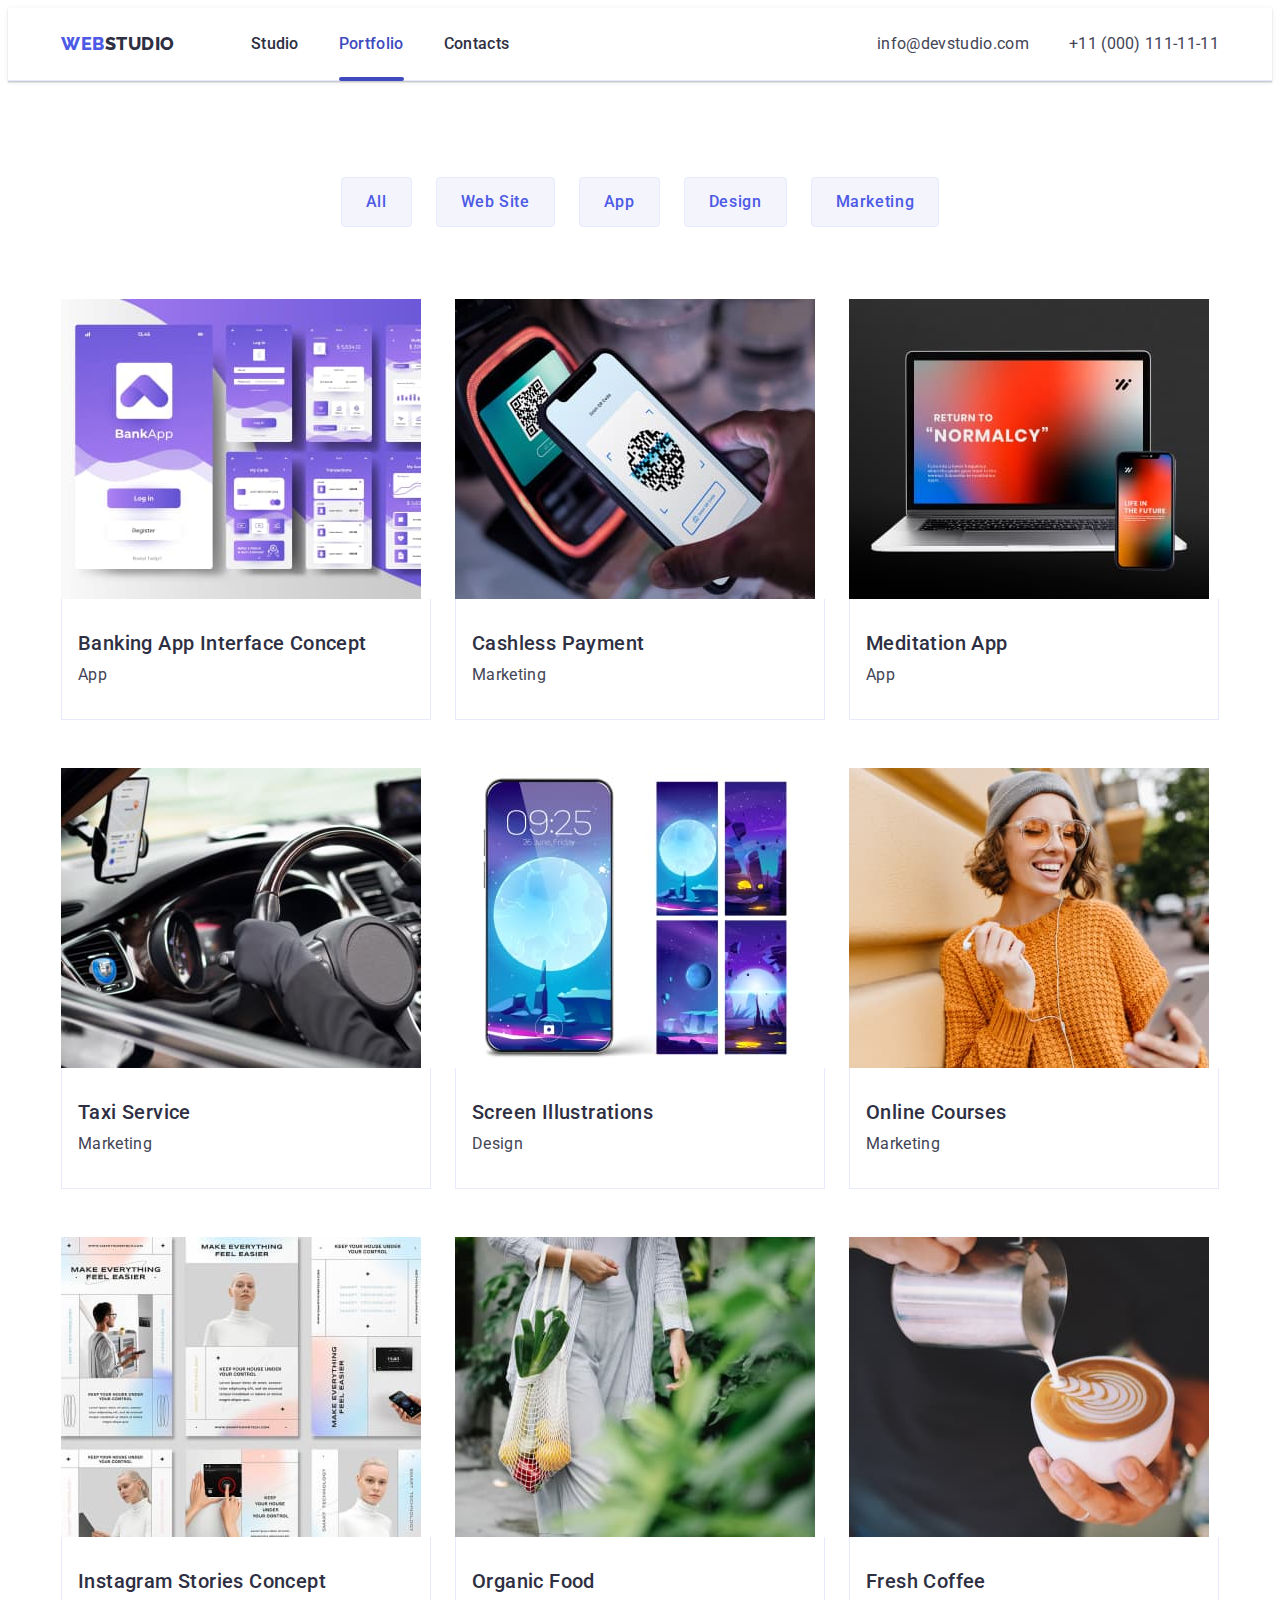
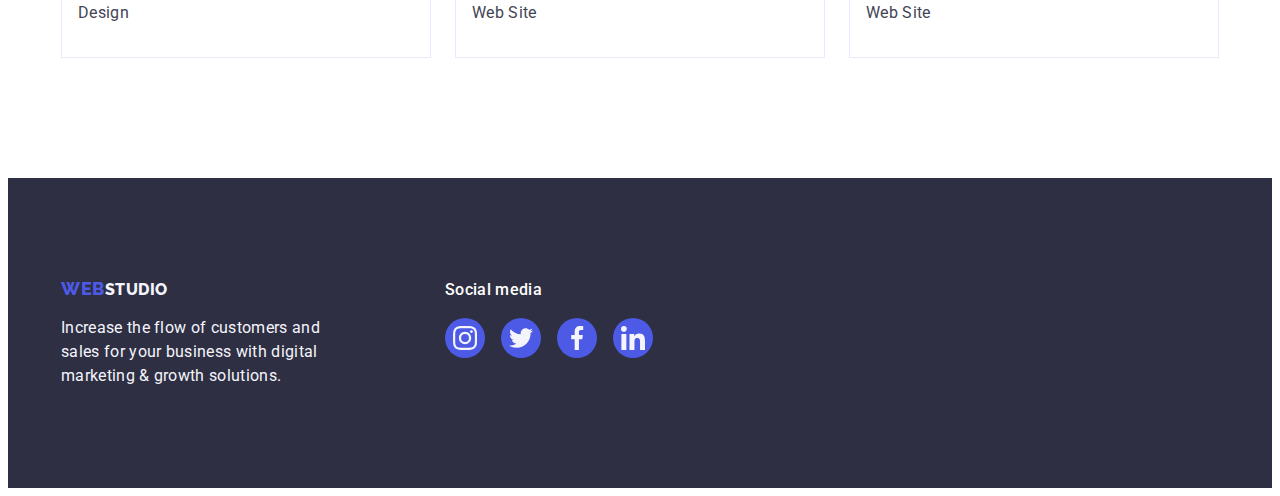
==== commit b81aa04a: "Виправлення помилок після перевірки" ====
--- a/portfolio.html
+++ b/portfolio.html
@@ -35,8 +35,8 @@
 
       <address class="address">
         <ul class="address-ul list">
-          <li class="color"><a href="mailto:info@devstudio.com" class="li-style  link color">info@devstudio.com</a></li>
-          <li class="color"><a href="tel:+110001111111" class="li-style link color">+11 (000) 111-11-11</a></li>
+          <li><a href="mailto:info@devstudio.com" class="link color">info@devstudio.com</a></li>
+          <li><a href="tel:+110001111111" class="link color">+11 (000) 111-11-11</a></li>
 
         </ul>
       </address>
@@ -62,7 +62,7 @@
 
         <ul class="projeckt-ul list">
           <li class="portfolio-list">
-            <a class="link portfolio-link">
+            <a href="" class="link portfolio-link">
               <div class="img"><img src="./images/banking.jpg" alt="banking app" height=300 width=360 class="">
                 <p class="text projekt-par-two">14 Stylish and User-Friendly App Design Concepts · Task Manager App ·
                   Calorie
@@ -82,7 +82,7 @@
 
 
           <li class="portfolio-list">
-            <a class="link portfolio-link">
+            <a href="" class="link portfolio-link">
               <div class="img"><img src="./images/payment.jpg" alt="Payment app" height=300 width=360>
                 <p class="text projekt-par-two">14 Stylish and User-Friendly App Design Concepts · Task Manager App ·
                   Calorie
@@ -98,7 +98,7 @@
           </li>
 
           <li class="portfolio-list">
-            <a class="link portfolio-link">
+            <a href="" class="link portfolio-link">
               <div class="img"><img src="./images/Meditation.jpg" alt="Meditation app" height=300 width=360>
                 <p class="text projekt-par-two">14 Stylish and User-Friendly App Design Concepts · Task Manager App ·
                   Calorie
@@ -116,7 +116,7 @@
 
 
           <li class="portfolio-list">
-            <a class="link portfolio-link">
+            <a href="" class="link portfolio-link">
               <div class="img"><img src="./images/taxi.jpg" alt="taxi" height=300 width=360>
                 <p class="text projekt-par-two">14 Stylish and User-Friendly App Design Concepts · Task Manager App ·
                   Calorie
@@ -131,7 +131,7 @@
           </li>
 
           <li class="portfolio-list">
-            <a class="link portfolio-link">
+            <a href="" class="link portfolio-link">
               <div class="img"><img src="./images/screen.jpg" alt="screen" height=300 width=360>
                 <p class="text projekt-par-two">14 Stylish and User-Friendly App Design Concepts · Task Manager App ·
                   Calorie
@@ -146,7 +146,7 @@
           </li>
 
           <li class="portfolio-list">
-            <a class="link portfolio-link">
+            <a href="" class="link portfolio-link">
               <div class="img"><img src="./images/online.jpg" alt="Online Courses" height=300 width=360>
                 <p class="text projekt-par-two">14 Stylish and User-Friendly App Design Concepts · Task Manager App ·
                   Calorie
@@ -167,7 +167,7 @@
 
 
           <li class="portfolio-list">
-            <a class="link portfolio-link">
+            <a href="" class="link portfolio-link">
               <div class="img"><img src="./images/instagram.jpg" alt="Instagram Stories Concept" height=300 width=360>
                 <p class="text projekt-par-two">14 Stylish and User-Friendly App Design Concepts · Task Manager App ·
                   Calorie
@@ -182,7 +182,7 @@
           </li>
 
           <li class="portfolio-list">
-            <a class="link portfolio-link">
+            <a href="" class="link portfolio-link">
               <div class="img"><img src="./images/organic.jpg" alt="Organic Food" height=300 width=360>
                 <p class="text projekt-par-two">14 Stylish and User-Friendly App Design Concepts · Task Manager App ·
                   Calorie
@@ -198,7 +198,7 @@
           </li>
 
           <li class="portfolio-list">
-            <a class="link portfolio-link">
+            <a href="" class="link portfolio-link">
               <div class="img"><img src="./images/coffe.jpg" alt="coffe" height=300 width=360>
                 <p class="text projekt-par-two">14 Stylish and User-Friendly App Design Concepts · Task Manager App ·
                   Calorie
@@ -229,24 +229,23 @@
       </div>
       <div class="madia-div">
         <p class="media">Social media</p>
-        <ul class="icon-f-ul">
-          <li class="list icon-f-li"><a href="" class="link icon-social"><svg class="icon-footer" width="24"
-                height="24">
+        <ul class="icon-f-ul list">
+          <li class="icon-f-li"><a href="" class="link icon-social"><svg class="icon-footer" width="24" height="24">
                 <use href="./images/icons.svg#icon-instagram"></use>
 
 
               </svg></a></li>
-          <li class="list"><a href="" class="link icon-social"><svg class="icon-footer" width="24" height="24">
+          <li class="icon-f-li"><a href="" class="link icon-social"><svg class="icon-footer" width="24" height="24">
                 <use href="./images/icons.svg#icon-twitter"></use>
 
 
               </svg></a></li>
-          <li class="list"> <a href="" class="link icon-social"><svg class="icon-footer" width="24" height="24">
+          <li class="icon-f-li"> <a href="" class="link icon-social"><svg class="icon-footer" width="24" height="24">
                 <use href="./images/icons.svg#icon-facebook"></use>
 
 
               </svg></a></li>
-          <li class="list"> <a href="" class="link icon-social"><svg class="icon-footer" width="24" height="24">
+          <li class="icon-f-li"> <a href="" class="link icon-social"><svg class="icon-footer" width="24" height="24">
                 <use href="./images/icons.svg#icon-linkedin"></use>
 
 
--- a/css/styles.css
+++ b/css/styles.css
@@ -147,6 +147,11 @@
 
 .link {
   text-decoration: none;
+}
+.color:is(:hover, :focus) {
+  transition-timing-function: cubic-bezier(0.4, 0, 0.2, 1);
+  transition-duration: 250ms;
+  color: #404bbf;
 }
 .li-style:hover,
 .li-style:focus {
@@ -319,6 +324,11 @@
   color: var(--color-fon);
 }
 .color {
+  transition: color 250ms cubic-bezier(0.4, 0, 0.2, 1);
+  font-weight: 400;
+  font-size: 16px;
+  line-height: 1.5;
+  letter-spacing: 0.02em;
   color: var(--p-color);
 }
 /*-------------------------section-two----------------------------*/
@@ -419,7 +429,7 @@
   margin-bottom: 8px;
 }
 .team-par {
-  padding-bottom: 8px;
+  margin-bottom: 8px;
   text-align: center;
 }
 
@@ -456,10 +466,16 @@
 }
 .customers {
   margin-bottom: 72px;
+  font-size: 36px;
+  line-height: 1.11;
+  text-align: center;
+  letter-spacing: 0.02em;
+  text-transform: capitalize;
+  color: var(--color-fon);
 }
 .company-li {
   width: calc((100% - 120px) / 6);
-  border-radius: 4px;
+
   height: 88px;
 }
 .company-a {
@@ -489,10 +505,9 @@
 }
 
 .icon-company {
-  fill: #8e8f99;
+  fill: currentColor;
 }
 .company-ul {
-  padding-bottom: 120px;
   gap: 24px;
   display: flex;
   justify-content: center;
@@ -558,18 +573,14 @@
   transition-duration: 250ms;
   background-color: #31d0aa;
 }
-.customers {
-  margin-bottom: 72px;
-  font-size: 36px;
-  line-height: 1.11;
-  text-align: center;
-  letter-spacing: 0.02em;
-  text-transform: capitalize;
-  color: var(--color-fon);
-  padding-top: 120px;
-}
+
 /*-----------PORTFOLIO------------*/
-
+.buttom-p .all {
+  transition: color 250ms cubic-bezier(0.4, 0, 0.2, 1),
+    background-color 250ms cubic-bezier(0.4, 0, 0.2, 1),
+    border-color 250ms cubic-bezier(0.4, 0, 0.2, 1),
+    box-shadow 250ms cubic-bezier(0.4, 0, 0.2, 1);
+}
 .botton-ul {
   margin-top: 0;
   padding-left: 0;
@@ -627,16 +638,14 @@
   position: relative;
   overflow: hidden;
 }
-.portfolio-link:hover .projekt-par-two {
+.portfolio-link:is(:hover, :focus) .projekt-par-two {
   transform: translateY(0%);
 }
-
-.portfolio-link:is(:hover, :focus) {
-  transition-timing-function: cubic-bezier(0.4, 0, 0.2, 1);
-  transition-duration: 250ms;
+.portfolio-list a:is(:hover, :focus) .portfolio-img {
   box-shadow: 0px 1px 6px rgba(46, 47, 66, 0.08),
     0px 1px 1px rgba(46, 47, 66, 0.16), 0px 2px 1px rgba(46, 47, 66, 0.08);
 }
+
 /*-----------Модал----------*/
 .backdrop {
   transition: opacity 250ms cubic-bezier(0.4, 0, 0.2, 1),
@@ -654,12 +663,13 @@
   left: 50%;
   top: 50%;
   transform: translate(-50%, -50%) scale(1);
-  transition: transform 400ms linear;
+
   width: 408px;
+  transition: transform 250ms cubic-bezier(0.4, 0, 0.2, 1);
   min-height: 584px;
   border-radius: 4px;
   background-color: #fcfcfc;
-  transform: 250ms cubic-bezier(0.4, 0, 0.2, 1);
+
   box-shadow: 0px 2px 1px 0px rgba(0, 0, 0, 0.2),
     0px 1px 3px 0px rgba(0, 0, 0, 0.12), 0px 1px 1px 0px rgba(0, 0, 0, 0.14);
 }
@@ -683,6 +693,7 @@
   padding: 0;
 }
 .close:is(:hover, :focus) {
+  border: none;
   background-color: #404bbf;
 }
 .icon {
